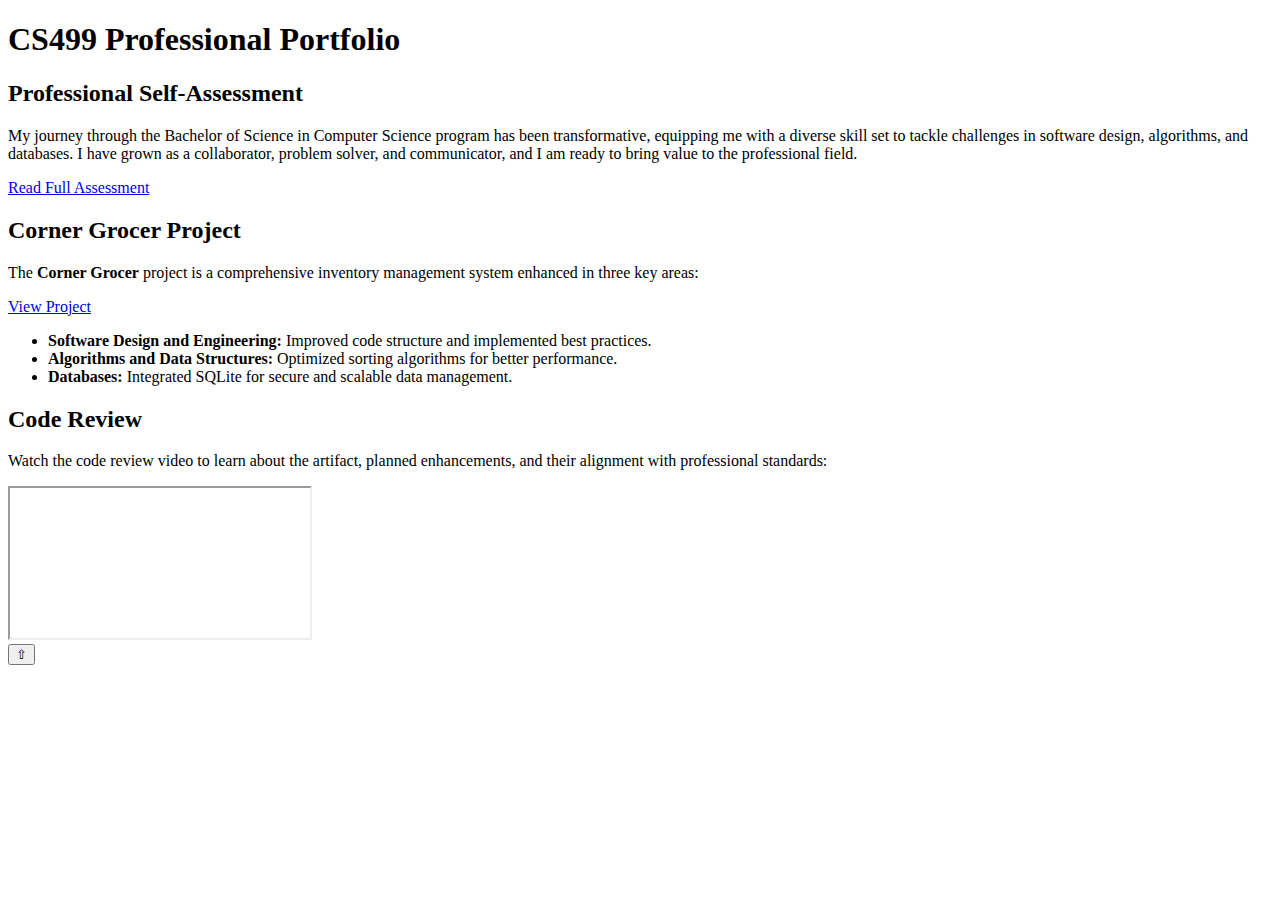
==== index.html @ f5e3fb09 "Updated html and added full-assessment page" ====
<!DOCTYPE html>
<html lang="en">
<head>
  <meta charset="UTF-8">
  <meta name="viewport" content="width=device-width, initial-scale=1.0">
  <title>CS499 Professional Portfolio</title>
  <link href="https://fonts.googleapis.com/css2?family=Poppins:wght@300;400;700&display=swap" rel="stylesheet">
  <link rel="stylesheet" href="style.css">
</head>
<body>
  <header>
    <h1>CS499 Professional Portfolio</h1>
  </header>

  <section id="assessment">
  <h2>Professional Self-Assessment</h2>
  <p>
    My journey through the Bachelor of Science in Computer Science program has been transformative, equipping me with a diverse skill set to tackle challenges in software design, algorithms, and databases. I have grown as a collaborator, problem solver, and communicator, and I am ready to bring value to the professional field.
  </p>
  <a href="full-assessment.html" class="button">Read Full Assessment</a>
</section>


  <section id="corner-grocer">
    <h2>Corner Grocer Project</h2>
    <div class="card">
      <p>The <strong>Corner Grocer</strong> project is a comprehensive inventory management system enhanced in three key areas:</p>
      <a href="https://github.com/tmillyz/CornerGrocer" target="_blank">View Project</a>
    </div>
    <ul>
      <li><strong>Software Design and Engineering:</strong> Improved code structure and implemented best practices.</li>
      <li><strong>Algorithms and Data Structures:</strong> Optimized sorting algorithms for better performance.</li>
      <li><strong>Databases:</strong> Integrated SQLite for secure and scalable data management.</li>
    </ul>
  </section>

  <section id="code-review">
    <h2>Code Review</h2>
    <p>
      Watch the code review video to learn about the artifact, planned enhancements, and their alignment with professional standards:
    </p>
    <iframe src="https://youtu.be/xdt7IEOcoYk" allowfullscreen></iframe>
  </section>

  <button class="scroll-to-top" onclick="scrollToTop()">&#8679;</button>
  <script src="script.js"></script>
</body>
</html>
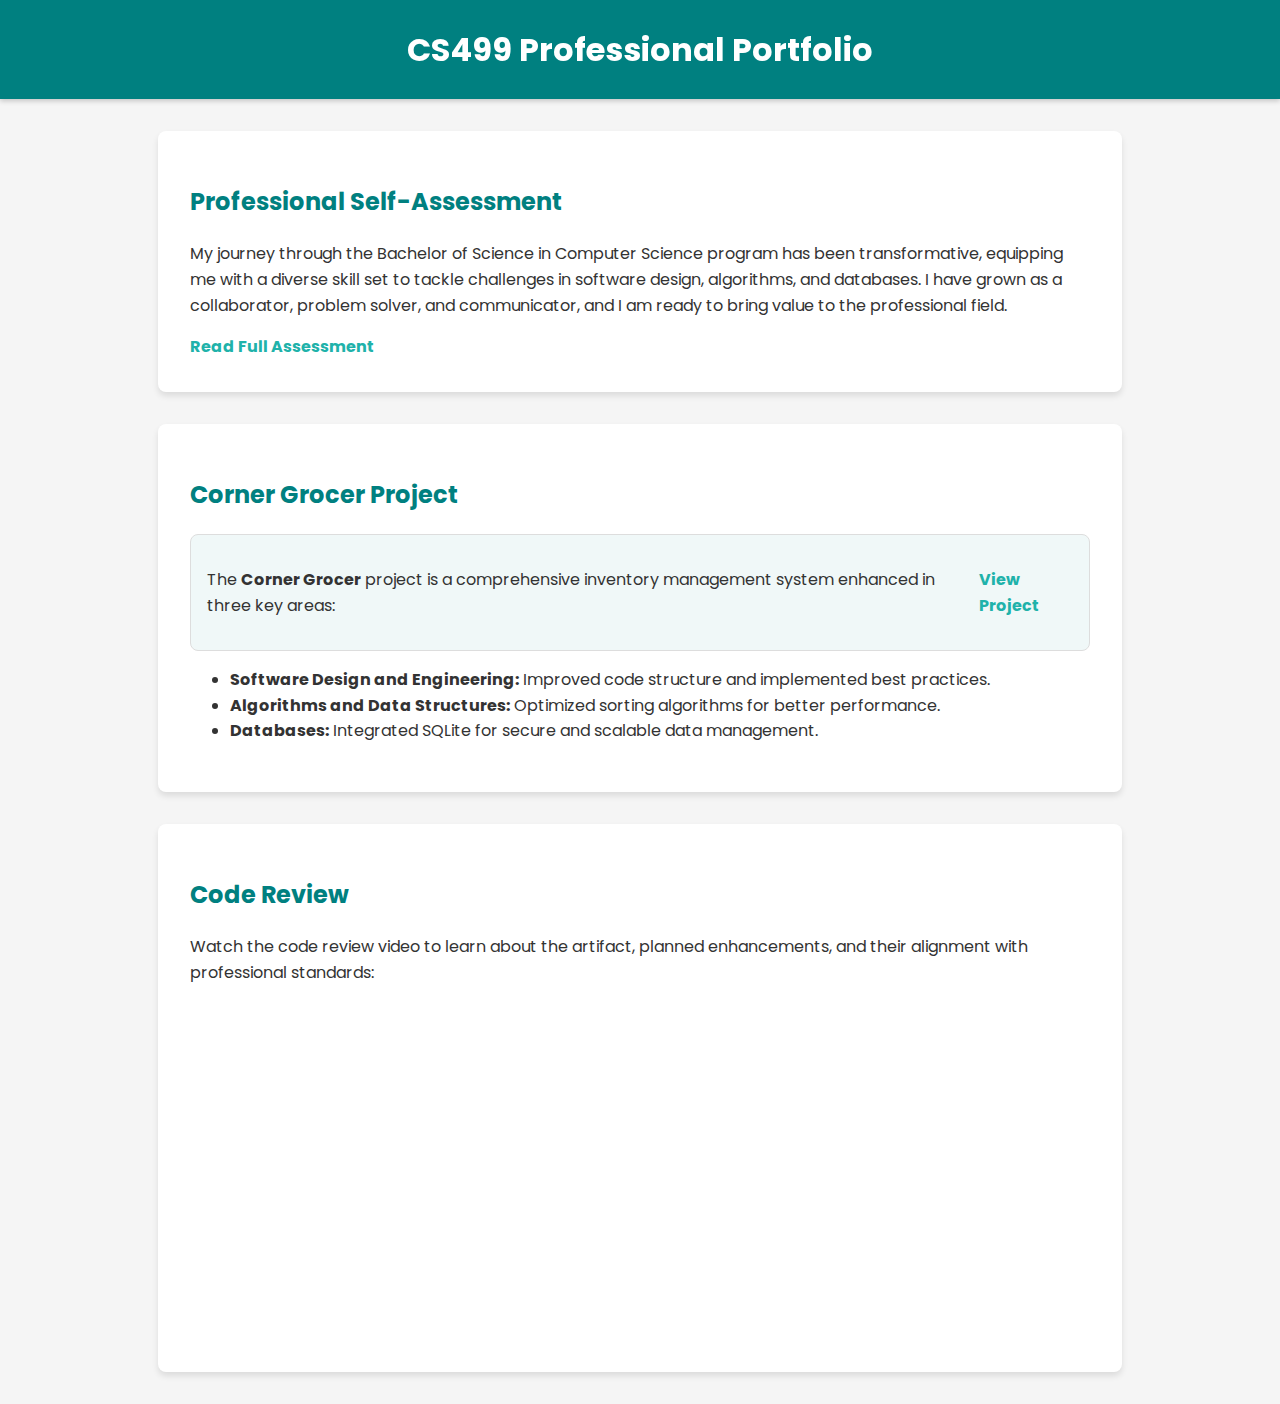
==== commit f77793fb: "Embed Code Review from Youtube" ====
--- a/index.html
+++ b/index.html
@@ -39,7 +39,7 @@
     <p>
       Watch the code review video to learn about the artifact, planned enhancements, and their alignment with professional standards:
     </p>
-    <iframe src="https://youtu.be/xdt7IEOcoYk" allowfullscreen></iframe>
+    <iframe width="560" height="315" src="https://www.youtube.com/embed/xdt7IEOcoYk?si=NiJcyxnEc-tMsVbd" title="YouTube video player" frameborder="0" allow="accelerometer; autoplay; clipboard-write; encrypted-media; gyroscope; picture-in-picture; web-share" referrerpolicy="strict-origin-when-cross-origin" allowfullscreen></iframe>
   </section>
 
   <button class="scroll-to-top" onclick="scrollToTop()">&#8679;</button>
--- a/style.css
+++ b/style.css
@@ -0,0 +1,102 @@
+/* General Styles */
+body {
+    font-family: 'Poppins', sans-serif;
+    margin: 0;
+    padding: 0;
+    background-color: #F5F5F5;
+    color: #333;
+    line-height: 1.6;
+  }
+  
+  header {
+    background-color: #008080;
+    color: white;
+    padding: 1.5rem 0;
+    text-align: center;
+    position: sticky;
+    top: 0;
+    z-index: 1000;
+    box-shadow: 0 2px 5px rgba(0, 0, 0, 0.2);
+  }
+  
+  header h1 {
+    margin: 0;
+    font-weight: 700;
+  }
+  
+  section {
+    padding: 2rem;
+    max-width: 900px;
+    margin: 2rem auto;
+    background: white;
+    border-radius: 8px;
+    box-shadow: 0 4px 6px rgba(0, 0, 0, 0.1);
+  }
+  
+  h2 {
+    color: #008080;
+    font-weight: 700;
+  }
+  
+  a {
+    color: #20B2AA;
+    text-decoration: none;
+    font-weight: bold;
+  }
+  
+  a:hover {
+    text-decoration: underline;
+  }
+  
+  .card {
+    display: flex;
+    align-items: center;
+    justify-content: space-between;
+    padding: 1rem;
+    border: 1px solid #ddd;
+    border-radius: 8px;
+    margin-bottom: 1rem;
+    background-color: #F0F8F8;
+    transition: transform 0.2s ease;
+  }
+  
+  .card:hover {
+    transform: scale(1.02);
+    background-color: #E0FFFF;
+  }
+  
+  button {
+    background-color: #008080;
+    color: white;
+    border: none;
+    padding: 0.8rem 1.5rem;
+    font-size: 1rem;
+    border-radius: 5px;
+    cursor: pointer;
+    transition: background-color 0.3s ease;
+  }
+  
+  button:hover {
+    background-color: #005F5F;
+  }
+  
+  .scroll-to-top {
+    position: fixed;
+    bottom: 20px;
+    right: 20px;
+    background-color: #20B2AA;
+    color: white;
+    border: none;
+    border-radius: 50%;
+    padding: 1rem;
+    font-size: 1.5rem;
+    cursor: pointer;
+    display: none;
+  }
+  
+  iframe {
+    width: 100%;
+    border: none;
+    margin-top: 1rem;
+  }
+  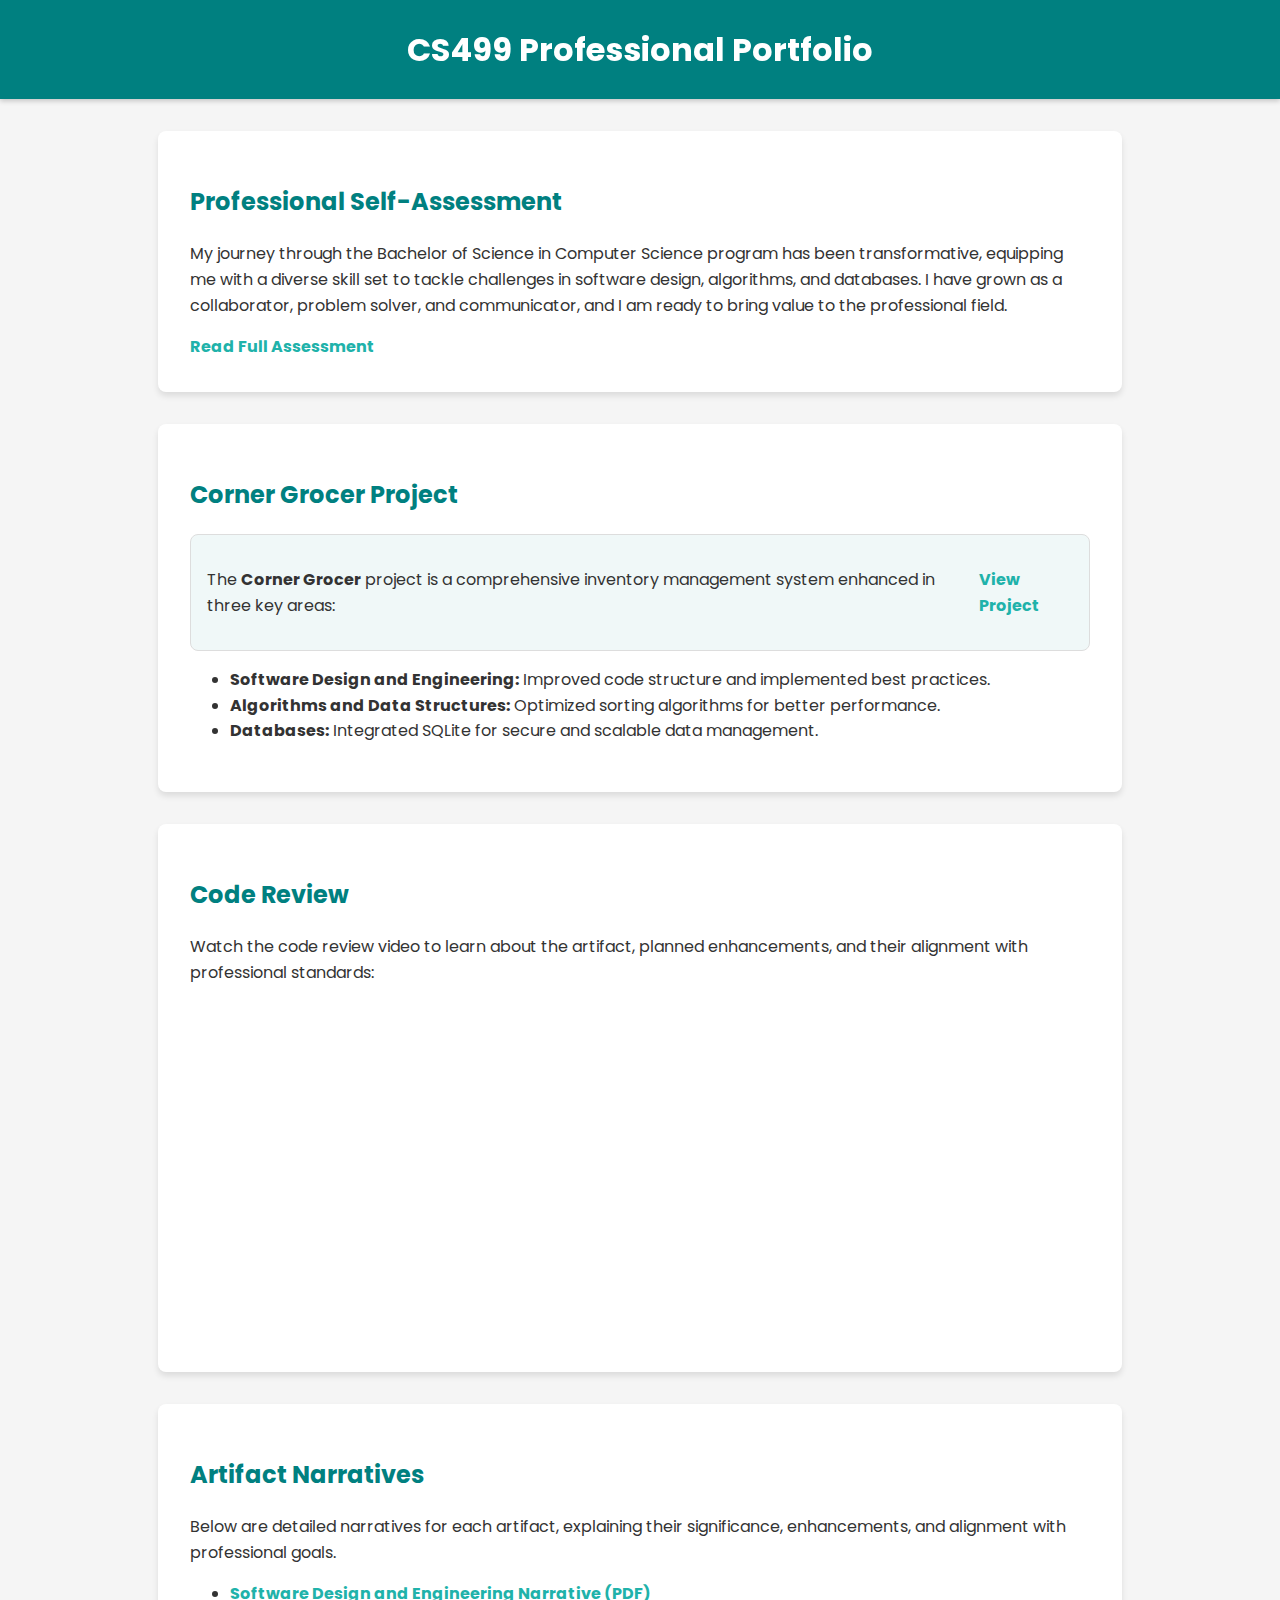
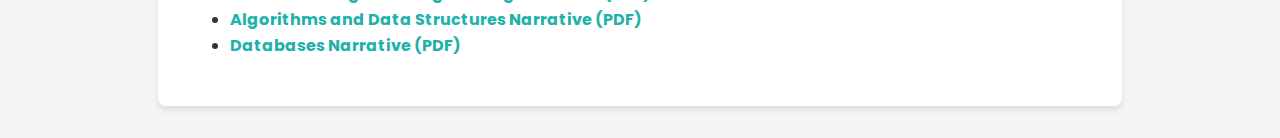
==== commit 735b5d21: "Adding narratives section" ====
--- a/index.html
+++ b/index.html
@@ -42,6 +42,25 @@
     <iframe width="560" height="315" src="https://www.youtube.com/embed/xdt7IEOcoYk?si=NiJcyxnEc-tMsVbd" title="YouTube video player" frameborder="0" allow="accelerometer; autoplay; clipboard-write; encrypted-media; gyroscope; picture-in-picture; web-share" referrerpolicy="strict-origin-when-cross-origin" allowfullscreen></iframe>
   </section>
 
+  <section id="narratives">
+    <h2>Artifact Narratives</h2>
+    <p>
+      Below are detailed narratives for each artifact, explaining their significance, enhancements, and alignment with professional goals.
+    </p>
+    <ul>
+      <li>
+        <a href="narratives/software-design.pdf" target="_blank">Software Design and Engineering Narrative (PDF)</a>
+      </li>
+      <li>
+        <a href="narratives/algorithms.pdf" target="_blank">Algorithms and Data Structures Narrative (PDF)</a>
+      </li>
+      <li>
+        <a href="narratives/databases.pdf" target="_blank">Databases Narrative (PDF)</a>
+      </li>
+    </ul>
+  </section>
+ 
+
   <button class="scroll-to-top" onclick="scrollToTop()">&#8679;</button>
   <script src="script.js"></script>
 </body>
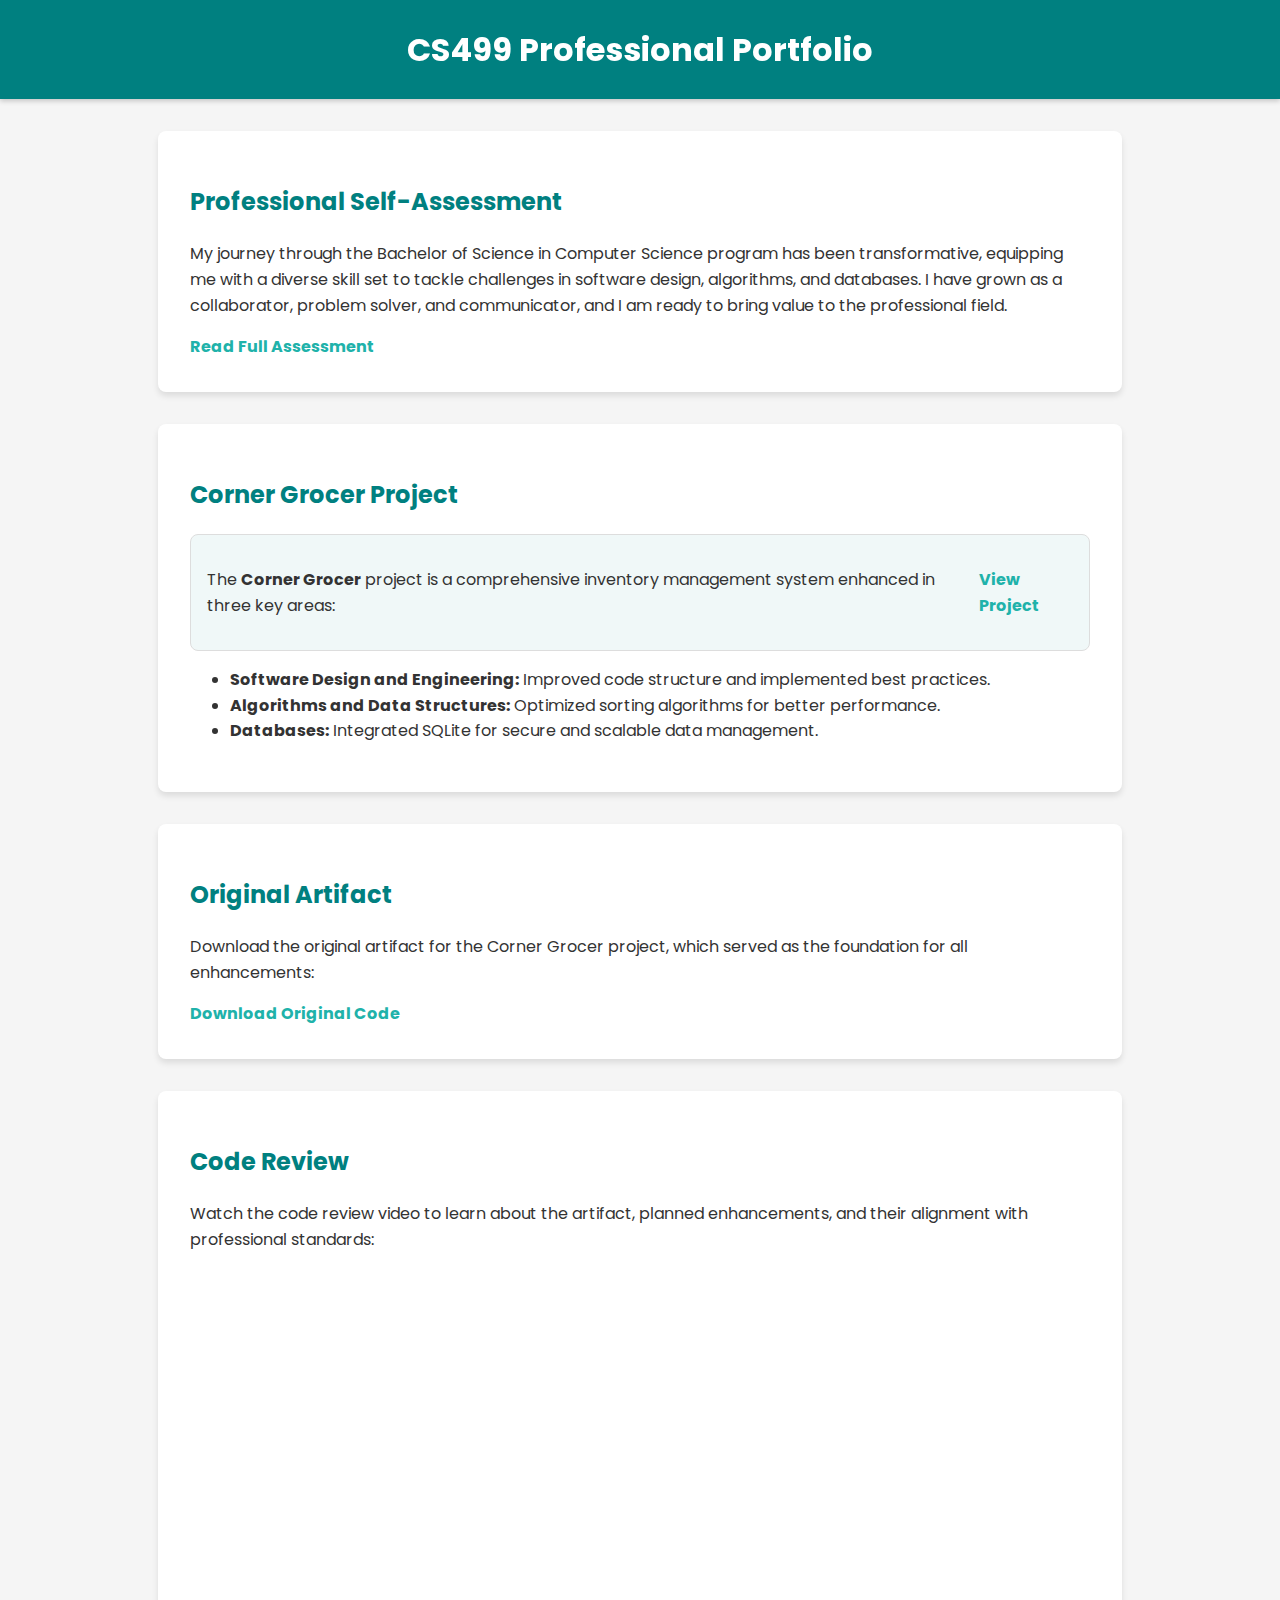
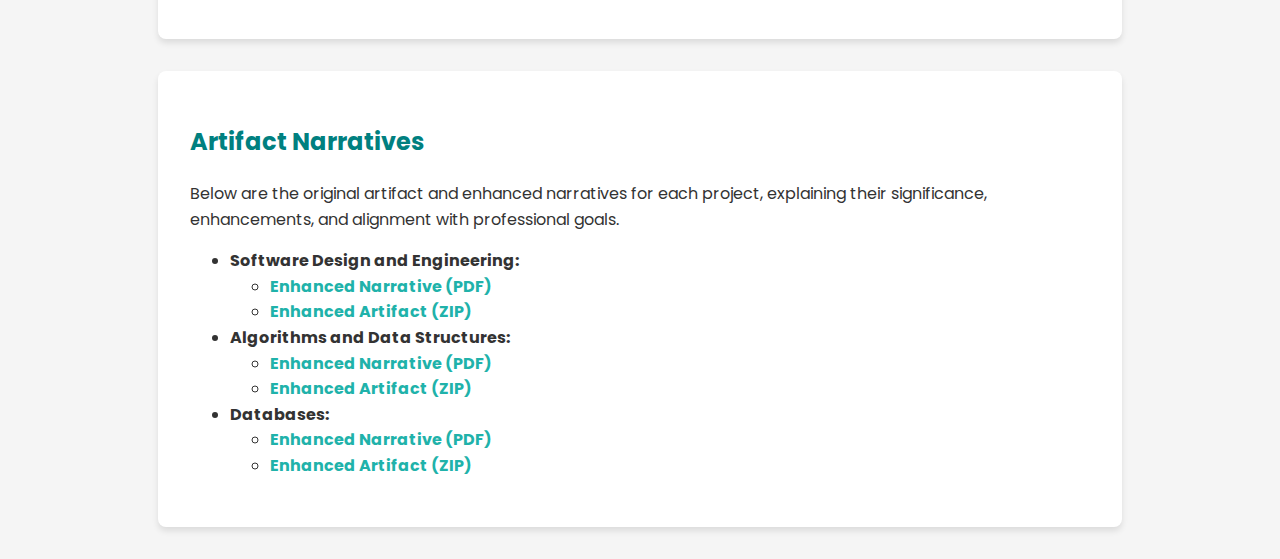
==== commit 09e8afc7: "Added links to artifacts" ====
--- a/index.html
+++ b/index.html
@@ -34,6 +34,15 @@
     </ul>
   </section>
 
+  <section id="original-code">
+    <h2>Original Artifact</h2>
+    <p>
+      Download the original artifact for the Corner Grocer project, which served as the foundation for all enhancements:
+    </p>
+    <a href="original-artifacts/Corner-Grocer-Original.zip" class="button" target="_blank">Download Original Code</a>
+  </section>
+  
+
   <section id="code-review">
     <h2>Code Review</h2>
     <p>
@@ -45,22 +54,34 @@
   <section id="narratives">
     <h2>Artifact Narratives</h2>
     <p>
-      Below are detailed narratives for each artifact, explaining their significance, enhancements, and alignment with professional goals.
+      Below are the original artifact and enhanced narratives for each project, explaining their significance, enhancements, and alignment with professional goals.
     </p>
     <ul>
       <li>
-        <a href="narratives/software-design.pdf" target="_blank">Software Design and Engineering Narrative (PDF)</a>
+        <strong>Software Design and Engineering:</strong>
+        <ul>
+          <li><a href="narratives/software-design.pdf" target="_blank">Enhanced Narrative (PDF)</a></li>
+          <li><a href="enhanced-artifacts/CornerGrocer-software.zip" target="_blank">Enhanced Artifact (ZIP)</a></li>
+        </ul>
       </li>
       <li>
-        <a href="narratives/algorithms.pdf" target="_blank">Algorithms and Data Structures Narrative (PDF)</a>
+        <strong>Algorithms and Data Structures:</strong>
+        <ul>
+          <li><a href="narratives/algorithms.pdf" target="_blank">Enhanced Narrative (PDF)</a></li>
+          <li><a href="enhanced-artifacts/CornerGrocer-algorithm.zip" target="_blank">Enhanced Artifact (ZIP)</a></li>
+        </ul>
       </li>
       <li>
-        <a href="narratives/databases.pdf" target="_blank">Databases Narrative (PDF)</a>
+        <strong>Databases:</strong>
+        <ul>
+          <li><a href="narratives/databases.pdf" target="_blank">Enhanced Narrative (PDF)</a></li>
+          <li><a href="enhanced-artifacts/CornerGrocer-database.zip" target="_blank">Enhanced Artifact (ZIP)</a></li>
+        </ul>
       </li>
     </ul>
   </section>
+  
  
-
   <button class="scroll-to-top" onclick="scrollToTop()">&#8679;</button>
   <script src="script.js"></script>
 </body>
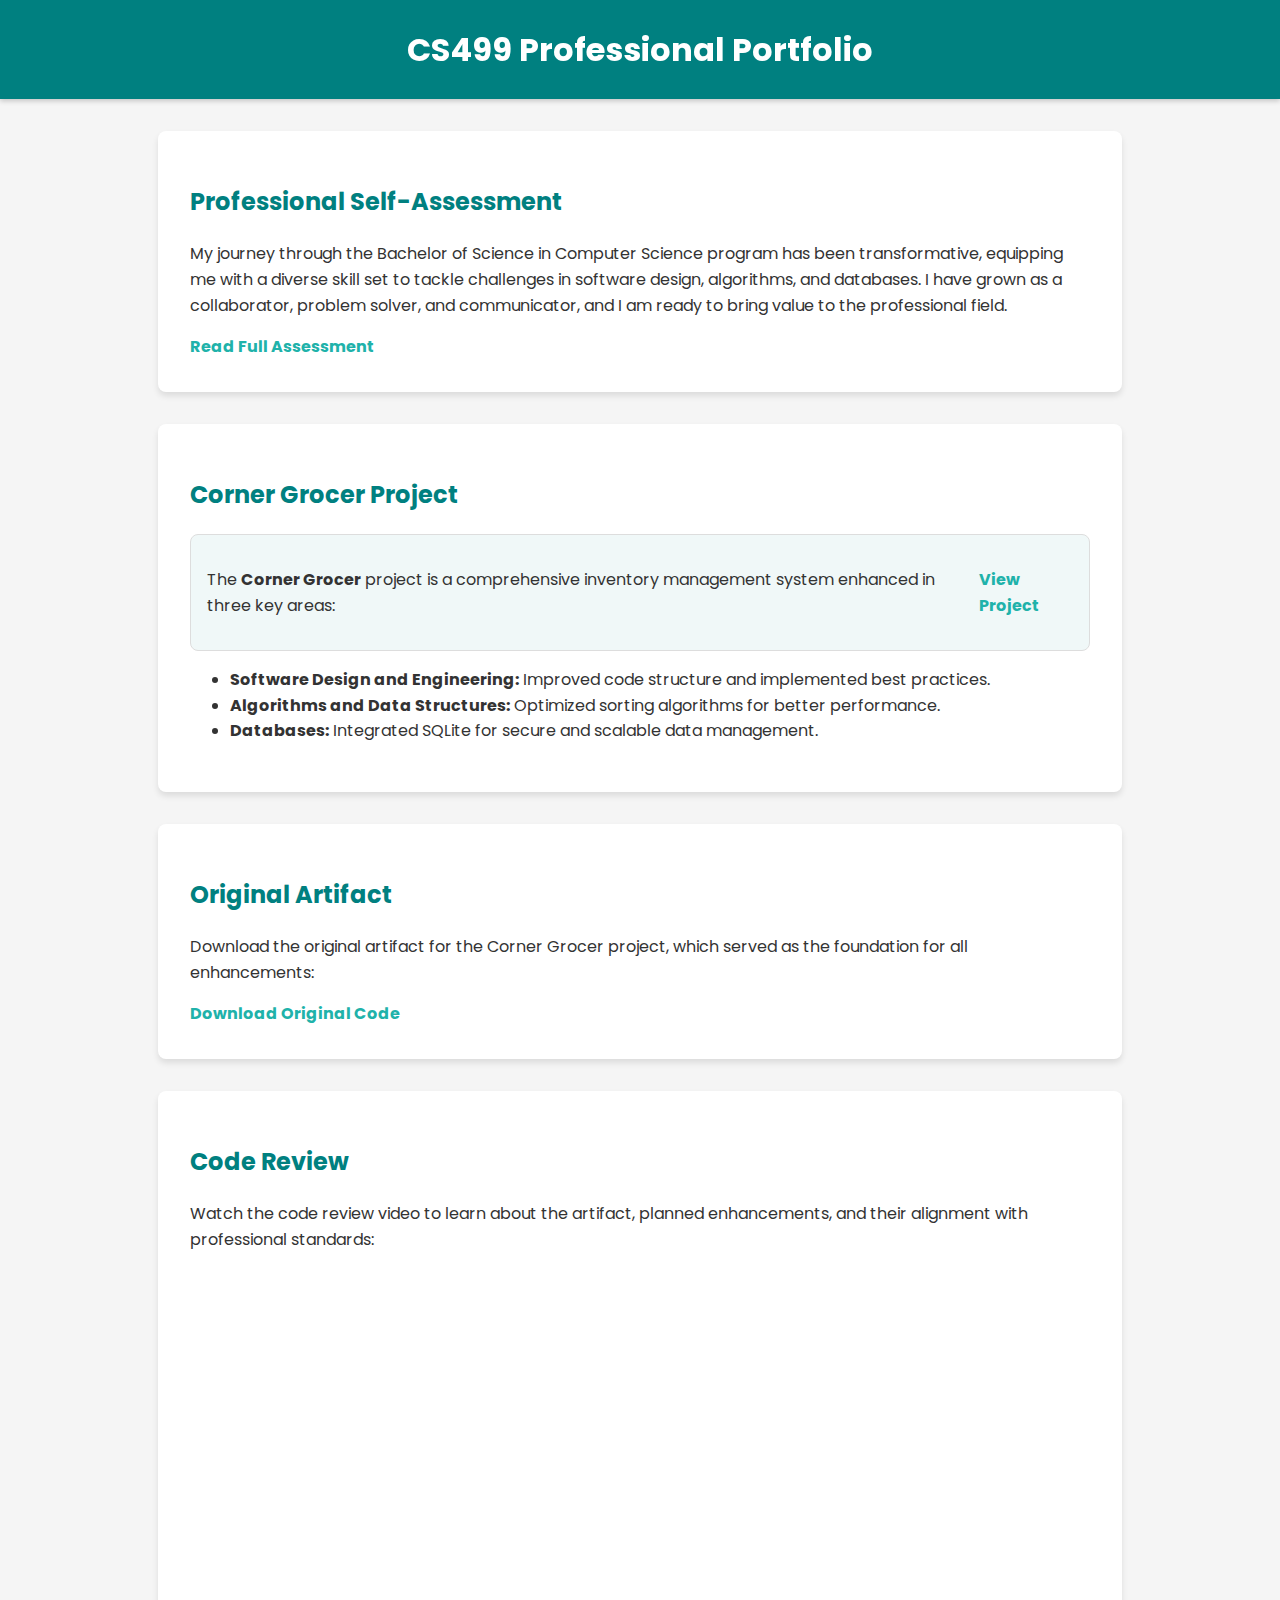
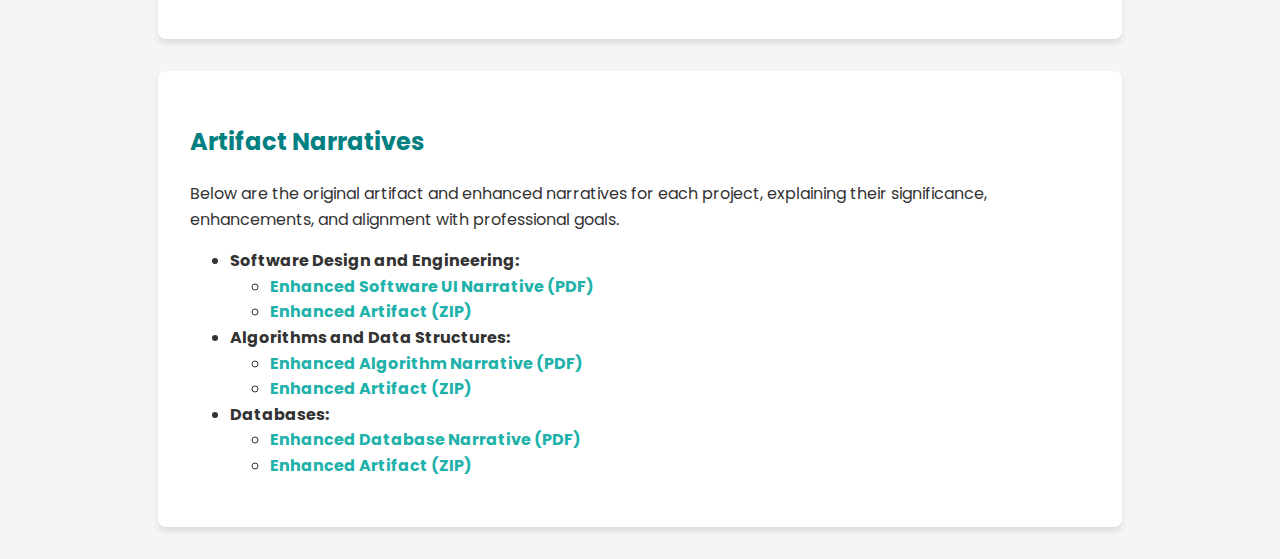
==== commit a1b28992: "Update index.html" ====
--- a/index.html
+++ b/index.html
@@ -60,21 +60,21 @@
       <li>
         <strong>Software Design and Engineering:</strong>
         <ul>
-          <li><a href="narratives/software-design.pdf" target="_blank">Enhanced Narrative (PDF)</a></li>
+          <li><a href="narratives/software.pdf" target="_blank">Enhanced Software UI Narrative (PDF)</a></li>
           <li><a href="enhanced-artifacts/CornerGrocer-software.zip" target="_blank">Enhanced Artifact (ZIP)</a></li>
         </ul>
       </li>
       <li>
         <strong>Algorithms and Data Structures:</strong>
         <ul>
-          <li><a href="narratives/algorithms.pdf" target="_blank">Enhanced Narrative (PDF)</a></li>
+          <li><a href="narratives/algorithms.pdf" target="_blank">Enhanced Algorithm Narrative (PDF)</a></li>
           <li><a href="enhanced-artifacts/CornerGrocer-algorithm.zip" target="_blank">Enhanced Artifact (ZIP)</a></li>
         </ul>
       </li>
       <li>
         <strong>Databases:</strong>
         <ul>
-          <li><a href="narratives/databases.pdf" target="_blank">Enhanced Narrative (PDF)</a></li>
+          <li><a href="narratives/databases.pdf" target="_blank">Enhanced Database Narrative (PDF)</a></li>
           <li><a href="enhanced-artifacts/CornerGrocer-database.zip" target="_blank">Enhanced Artifact (ZIP)</a></li>
         </ul>
       </li>
